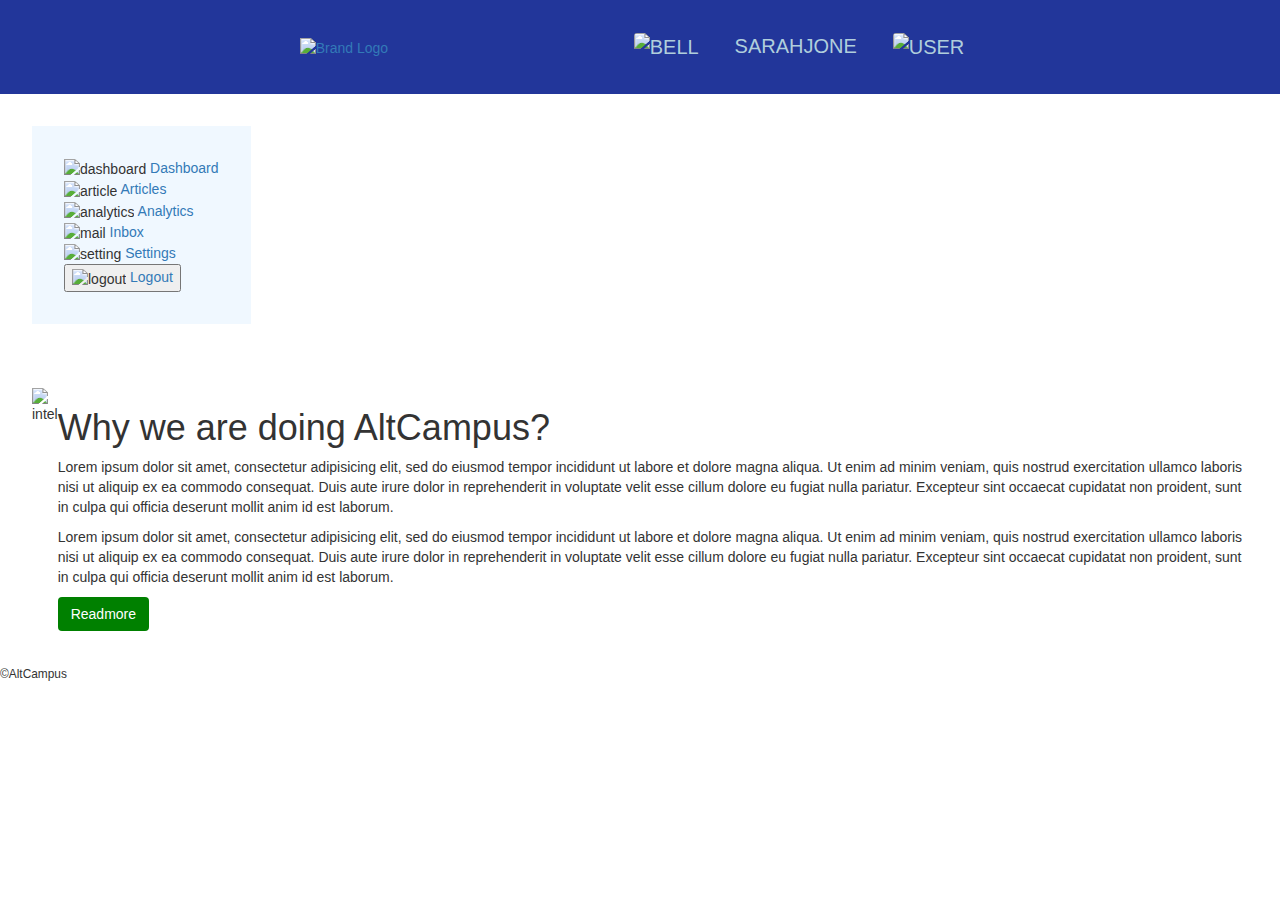
==== block-BHaabo/index.html @ 7d663c87 "block-BHaabo" ====
<!DOCTYPE html>
<html>
<head>
	<meta charset="utf-8">
	<title>Assignment2</title>
	<link rel="stylesheet" href="style.css">
	<link rel="stylesheet" href="https://maxcdn.bootstrapcdn.com/bootstrap/3.3.7/css/bootstrap.min.css">
	<script src="https://kit.fontawesome.com/a076d05399.js" crossorigin="anonymous"></script>
</head>
<body>
	<header class="header">
		<div class="container flex">
			<a class="brand" href="#">
				<img src="intel.jpg" alt="Brand Logo" height="100" width="100">
			</a>
			<nav class="nav">
				<a href="#"><img src="bell.jpg" alt="bell" height="30" width="30"></i></a>
				<a href="#">SarahJone</a>
				<a href="#"><img src="user.jpg" alt="user" height="30" width="30"></a>
			</nav>
		</div>
	</header>
	<main>
		<article class="article">
			<div class="col1">
				<div class="col">
					<div>
					<img src="dashboard.jpg" alt="dashboard" height="20" width="20">
					<a href="#">Dashboard</a>
					</div>
					<div>
					<img src="article.png" alt="article" height="20" width="20">
					<a href="#">Articles</a>
					</div>
					<div>
					<img src="analytics.png" alt="analytics" height="20" width="20">
					<a href="#">Analytics</a>
					</div>
					<div>
					<img src="mail.png" alt="mail" height="20" width="20">
					<a href="#">Inbox</a>
					</div>
					<div>
					<img src="setting.jpg" alt="setting" height="20" width="20">
					<a href="#">Settings</a>
					</div>
					<div class="down">
						<button><img src="logout.png" alt="logout" height="20" width="20">
					<a href="#">Logout</a></button>
					</div>
				</div>
			</div>
		</article>
		<section class="section">
			<div class="col1">
				<div>
					<img src="intel.jpg" alt="intel" height="200" width="200">
				</div>
				<div>
					<h1>Why we are doing AltCampus?</h1>
					<p>
						Lorem ipsum dolor sit amet, consectetur adipisicing elit, sed do eiusmod
						tempor incididunt ut labore et dolore magna aliqua. Ut enim ad minim veniam,
						quis nostrud exercitation ullamco laboris nisi ut aliquip ex ea commodo
						consequat. Duis aute irure dolor in reprehenderit in voluptate velit esse
						cillum dolore eu fugiat nulla pariatur. Excepteur sint occaecat cupidatat non
						proident, sunt in culpa qui officia deserunt mollit anim id est laborum.
					</p>
					<p>
						Lorem ipsum dolor sit amet, consectetur adipisicing elit, sed do eiusmod
						tempor incididunt ut labore et dolore magna aliqua. Ut enim ad minim veniam,
						quis nostrud exercitation ullamco laboris nisi ut aliquip ex ea commodo
						consequat. Duis aute irure dolor in reprehenderit in voluptate velit esse
						cillum dolore eu fugiat nulla pariatur. Excepteur sint occaecat cupidatat non
						proident, sunt in culpa qui officia deserunt mollit anim id est laborum.
					</p>
					<button class="btn">Readmore</button>
				</div>
			</article>
		</section>
	</main>
	<footer>
		<small>&copy;AltCampus</small>
		<nav class="nav">
			<a href="#"><i class="fab fa-facebook-fb"></i></a>
			<a href="#"><i class="fab fa-twitter"></i></a>
		</nav>
	</footer>
</body>
</html>
---- block-BHaabo/style.css ----
html, body, div, span, applet, object, iframe,
h1, h2, h3, h4, h5, h6, p, blockquote, pre,
a, abbr, acronym, address, big, cite, code,
del, dfn, em, img, ins, kbd, q, s, samp,
small, strike, strong, sub, sup, tt, var,
b, u, i, center,
dl, dt, dd, ol, ul, li,
fieldset, form, label, legend,
table, caption, tbody, tfoot, thead, tr, th, td,
article, aside, canvas, details, embed, 
figure, figcaption, footer, header, hgroup, 
menu, nav, output, ruby, section, summary,
time, mark, audio, video {
	margin: 0;
	padding: 0;
	border: 0;
	font-size: 100%;
	font: inherit;
	vertical-align: baseline;
}
/* HTML5 display-role reset for older browsers */
article, aside, details, figcaption, figure, 
footer, header, hgroup, menu, nav, section {
	display: block;
}
body {
	line-height: 1;
}
ol, ul {
	list-style: none;
}
blockquote, q {
	quotes: none;
}
blockquote:before, blockquote:after,
q:before, q:after {
	content: '';
	content: none;
}
table {
	border-collapse: collapse;
	border-spacing: 0;
}

*,
*::before,
*::after{
	box-sizing: border-box;
}

body{
	font-family: "Open Sans", sans-serif;
	line-height: 1.5;
	font-size: 16px;
}

h1,
h2,
h3,
h4,
h5,
h6{
	font-family: "Roboto Slab",serif;
}
/* container*/
.container{
	max-width: 1330px;
	margin: 0 auto;
	padding: 16px 0;
}
.header{
	background-color: #22369a;
	padding: 16px 0;
}

.brand img{
	width: 60px;
	height: 60px;
	justify-content: flex-start;
}
.flex{
	display: flex;
	justify-content: space-between;
	align-items: center;
}
.nav{
	color: white;
}
.nav a{
	text-decoration: none;
	text-transform: uppercase;
	color: #b0cedc;
	font-size: 20px;
	margin: 0 16px;
	flex-wrap: wrap;
	justify-content: flex-end;
}
.nav img{
	border-radius: 3px;
}
.col{
	background-color: aliceblue;
	padding: 32px;
	display: flex;
	flex-direction: column;
	justify-content: space-between;
}
.col1{
	padding: 32px;
	display: flex;
	justify-content: space-between;
}
.row{
	display: flex;
	flex-direction: row;
}
.btn{
	background-color: green;
	border-radius: 8px;
	color: white;
}
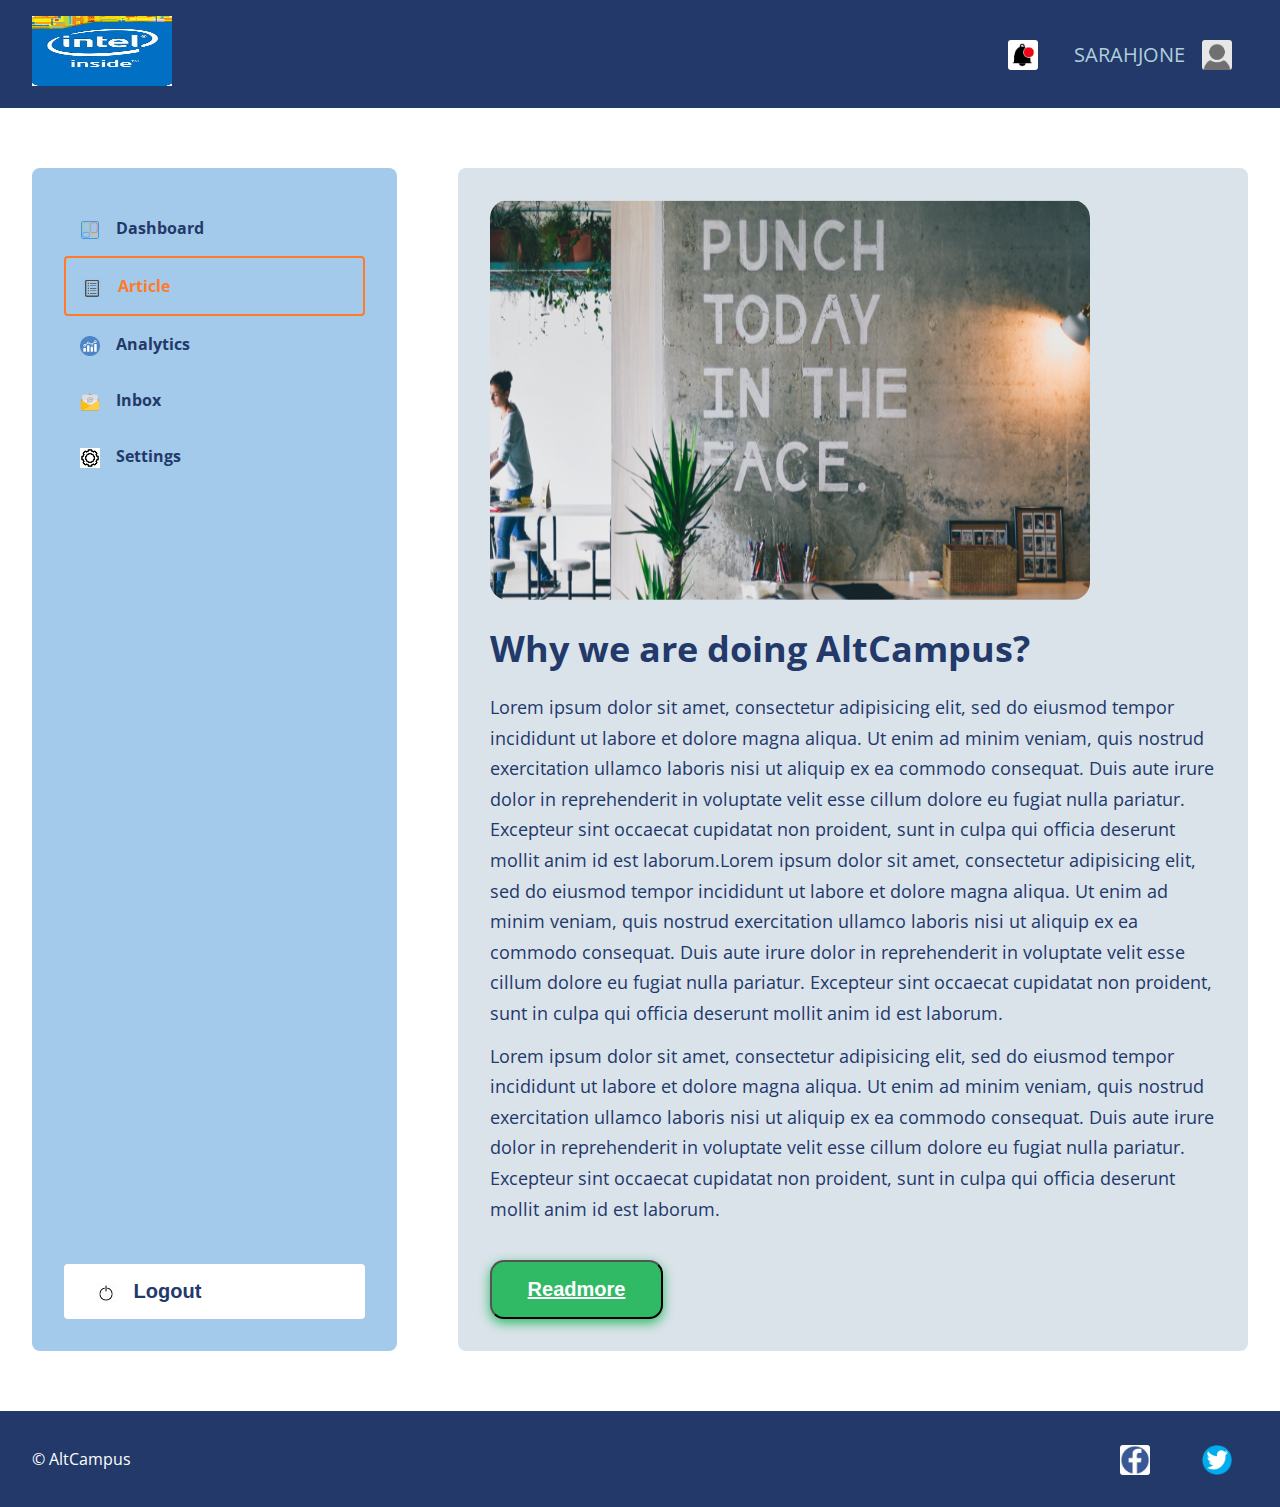
==== commit a30657a5: "block-BHaabo" ====
--- a/block-BHaabo/index.html
+++ b/block-BHaabo/index.html
@@ -4,8 +4,7 @@
 	<meta charset="utf-8">
 	<title>Assignment2</title>
 	<link rel="stylesheet" href="style.css">
-	<link rel="stylesheet" href="https://maxcdn.bootstrapcdn.com/bootstrap/3.3.7/css/bootstrap.min.css">
-	<script src="https://kit.fontawesome.com/a076d05399.js" crossorigin="anonymous"></script>
+	<link href="https://fonts.googleapis.com/css2?family=Open+Sans:wght@400;600;700&display=swap" rel="stylesheet"/>
 </head>
 <body>
 	<header class="header">
@@ -14,77 +13,75 @@
 				<img src="intel.jpg" alt="Brand Logo" height="100" width="100">
 			</a>
 			<nav class="nav">
-				<a href="#"><img src="bell.jpg" alt="bell" height="30" width="30"></i></a>
-				<a href="#">SarahJone</a>
-				<a href="#"><img src="user.jpg" alt="user" height="30" width="30"></a>
+				<a href="#"><img src="bell.jpg" alt="bell icon" height="30" width="30"></i></a>
+				<a href="#"><span>SarahJone</span>
+				<img src="user.jpg" alt="user icon" height="30" width="30"></a>
 			</nav>
 		</div>
 	</header>
-	<main>
+	<main class="container flex padding">
+		<aside class="sidebar">
+			<nav class="sidebar-nav">
+				<a href="#">
+					<img src="dashboard.png" alt="Dashboard icon" height="20" width="20">
+					<span>Dashboard</span>
+				</a>
+				<a class="active" href="#">
+					<img src="article.png" alt="Article icon" height="20" width="20">
+					<span>Article</span>
+				</a>
+				<a href="#">
+					<img src="analytics.png" alt="Analytics icon" height="20" width="20">
+					<span>Analytics</span>
+				</a>
+				<a href="#">
+					<img src="mail.png" alt="Inbox icon" height="20" width="20">
+					<span>Inbox</span>
+				</a>
+				<a href="#">
+					<img src="setting.jpg" alt="Setting icon" height="20" width="20">
+					<span>Settings</span>
+				</a>
+			</nav>
+			<button class="btn">
+				<img src="logout.jpg" alt="logout icon" height="20" width="20">
+				<span>Logout</span>
+			</button>
+		</aside>
 		<article class="article">
-			<div class="col1">
-				<div class="col">
-					<div>
-					<img src="dashboard.jpg" alt="dashboard" height="20" width="20">
-					<a href="#">Dashboard</a>
-					</div>
-					<div>
-					<img src="article.png" alt="article" height="20" width="20">
-					<a href="#">Articles</a>
-					</div>
-					<div>
-					<img src="analytics.png" alt="analytics" height="20" width="20">
-					<a href="#">Analytics</a>
-					</div>
-					<div>
-					<img src="mail.png" alt="mail" height="20" width="20">
-					<a href="#">Inbox</a>
-					</div>
-					<div>
-					<img src="setting.jpg" alt="setting" height="20" width="20">
-					<a href="#">Settings</a>
-					</div>
-					<div class="down">
-						<button><img src="logout.png" alt="logout" height="20" width="20">
-					<a href="#">Logout</a></button>
-					</div>
-				</div>
-			</div>
+			<img src="01.png" alt="01" height="400" width="600">
+			<h1 class="heading">Why we are doing AltCampus?</h1>
+			<p class="text">
+			Lorem ipsum dolor sit amet, consectetur adipisicing elit, sed do eiusmod
+			tempor incididunt ut labore et dolore magna aliqua. Ut enim ad minim veniam,
+			quis nostrud exercitation ullamco laboris nisi ut aliquip ex ea commodo
+			consequat. Duis aute irure dolor in reprehenderit in voluptate velit esse
+			cillum dolore eu fugiat nulla pariatur. Excepteur sint occaecat cupidatat non
+			proident, sunt in culpa qui officia deserunt mollit anim id est laborum.Lorem ipsum dolor sit amet, consectetur adipisicing elit, sed do eiusmod
+			tempor incididunt ut labore et dolore magna aliqua. Ut enim ad minim veniam,
+			quis nostrud exercitation ullamco laboris nisi ut aliquip ex ea commodo
+			consequat. Duis aute irure dolor in reprehenderit in voluptate velit esse
+			cillum dolore eu fugiat nulla pariatur. Excepteur sint occaecat cupidatat non
+			proident, sunt in culpa qui officia deserunt mollit anim id est laborum.
+			</p>
+			<p class="text">Lorem ipsum dolor sit amet, consectetur adipisicing elit, sed do eiusmod
+			tempor incididunt ut labore et dolore magna aliqua. Ut enim ad minim veniam,
+			quis nostrud exercitation ullamco laboris nisi ut aliquip ex ea commodo
+			consequat. Duis aute irure dolor in reprehenderit in voluptate velit esse
+			cillum dolore eu fugiat nulla pariatur. Excepteur sint occaecat cupidatat non
+			proident, sunt in culpa qui officia deserunt mollit anim id est laborum.
+			</p>
+			<button class="btn1"><a href="#">Readmore</a></button>
 		</article>
-		<section class="section">
-			<div class="col1">
-				<div>
-					<img src="intel.jpg" alt="intel" height="200" width="200">
-				</div>
-				<div>
-					<h1>Why we are doing AltCampus?</h1>
-					<p>
-						Lorem ipsum dolor sit amet, consectetur adipisicing elit, sed do eiusmod
-						tempor incididunt ut labore et dolore magna aliqua. Ut enim ad minim veniam,
-						quis nostrud exercitation ullamco laboris nisi ut aliquip ex ea commodo
-						consequat. Duis aute irure dolor in reprehenderit in voluptate velit esse
-						cillum dolore eu fugiat nulla pariatur. Excepteur sint occaecat cupidatat non
-						proident, sunt in culpa qui officia deserunt mollit anim id est laborum.
-					</p>
-					<p>
-						Lorem ipsum dolor sit amet, consectetur adipisicing elit, sed do eiusmod
-						tempor incididunt ut labore et dolore magna aliqua. Ut enim ad minim veniam,
-						quis nostrud exercitation ullamco laboris nisi ut aliquip ex ea commodo
-						consequat. Duis aute irure dolor in reprehenderit in voluptate velit esse
-						cillum dolore eu fugiat nulla pariatur. Excepteur sint occaecat cupidatat non
-						proident, sunt in culpa qui officia deserunt mollit anim id est laborum.
-					</p>
-					<button class="btn">Readmore</button>
-				</div>
-			</article>
-		</section>
 	</main>
-	<footer>
-		<small>&copy;AltCampus</small>
-		<nav class="nav">
-			<a href="#"><i class="fab fa-facebook-fb"></i></a>
-			<a href="#"><i class="fab fa-twitter"></i></a>
-		</nav>
+	<footer class="footer">
+		<div class="container flex">
+			<small>&copy; AltCampus</small>
+			<nav class="nav">
+				<a href="#"><img src="fb.jpg" alt="fb icon" height="30" width="30"></a>
+				<a href="#"><img src="twt.png" alt="Twitter" height="30" width="30"></a>
+			</nav>
+		</div>
 	</footer>
 </body>
 </html>--- a/block-BHaabo/style.css
+++ b/block-BHaabo/style.css
@@ -53,39 +53,40 @@
 	line-height: 1.5;
 	font-size: 16px;
 }
-
-h1,
-h2,
-h3,
-h4,
-h5,
-h6{
-	font-family: "Roboto Slab",serif;
-}
+/* Color code*/
+/* #22396A-blue */
+/* #30BA66-green */
+/* #A3CAEA-sidebar-bg */
+/* #F2F8FD-Main-bg */
+/* #FF7B29-Orange */
+
 /* container*/
 .container{
 	max-width: 1330px;
 	margin: 0 auto;
-	padding: 16px 0;
-}
-.header{
-	background-color: #22369a;
-	padding: 16px 0;
-}
-
-.brand img{
-	width: 60px;
-	height: 60px;
-	justify-content: flex-start;
+	padding: 0 32px;
+}
+.padding{
+	padding: 60px 32px;
 }
 .flex{
 	display: flex;
 	justify-content: space-between;
 	align-items: center;
 }
-.nav{
-	color: white;
-}
+
+.header{
+	background-color: #22396a;
+	padding: 16px 0;
+	color: #ffffff;
+}
+
+.brand img{
+	width: 140px;
+	height: 70px;
+	justify-content: flex-start;
+}
+
 .nav a{
 	text-decoration: none;
 	text-transform: uppercase;
@@ -95,27 +96,105 @@
 	flex-wrap: wrap;
 	justify-content: flex-end;
 }
-.nav img{
+.nav a img{
+	vertical-align: middle;
 	border-radius: 3px;
 }
-.col{
-	background-color: aliceblue;
+.nav a span{
+	margin-right: 12px;
+	vertical-align: middle;
+}
+
+.sidebar{
+	background-color: #a3caea;
 	padding: 32px;
+	flex: 0 1 30%;
+	align-self: stretch;
+	border-radius: 8px;
 	display: flex;
 	flex-direction: column;
 	justify-content: space-between;
 }
-.col1{
+.sidebar-nav{
+	display: flex;
+	flex-direction: column;
+}
+.sidebar-nav a{
+	text-decoration: none;
+	color: #22396a;
+	font-weight: 700;
+	padding: 16px;
+	border-radius: 4px;
+}
+.sidebar-nav a img{
+	vertical-align: middle;
+	margin-right: 12px;
+}
+.sidebar-nav .active{
+	border: 2px solid #ff7b29;
+	color: #ff7b29;
+}
+.btn{
+	border: 0;
+	box-shadow: none;
+	padding: 16px 32px;
+	background-color: white;
+	font-size: 20px;
+	width: 100%;
+	border-radius: 4px;
+	text-align: left;
+	font-weight: 700;
+	color: #22396a;
+}
+.btn img{
+	margin-right: 12px;
+	vertical-align: middle;
+}
+
+.article{
+	flex: 0 1 65%;
+	background-color: #dae3ea;
 	padding: 32px;
-	display: flex;
-	justify-content: space-between;
-}
-.row{
-	display: flex;
-	flex-direction: row;
-}
-.btn{
-	background-color: green;
 	border-radius: 8px;
-	color: white;
-}
+}
+.article img{
+	border-radius: 18px;
+}
+.heading{
+	font-size: 36px;
+	font-weight: 700;
+	color: #22396a;
+	margin: 16px 0;
+}
+.text{
+	font-size: 18px;
+	line-height: 1.7;
+	color: #22396a;
+	margin-bottom: 12px;
+}
+.btn1{
+	padding: 16px 36px;
+	background-color: #30ba66;
+	border-radius: 14px;
+	font-size: 20px;
+	color: #ffffff;
+	font-weight: 600;
+	box-shadow: 0 4px 12px #30ba66;
+	text-decoration: none;
+	display: inline-block;
+	margin-top: 24px;
+}
+.btn1 a{
+	color: #ffffff;
+}
+
+
+.footer{
+	background-color: #22396a;
+	padding: 32px 0;
+	color: #ffffff; 
+}
+.footer a{
+	text-decoration: none;
+	margin-left: 32px;
+}